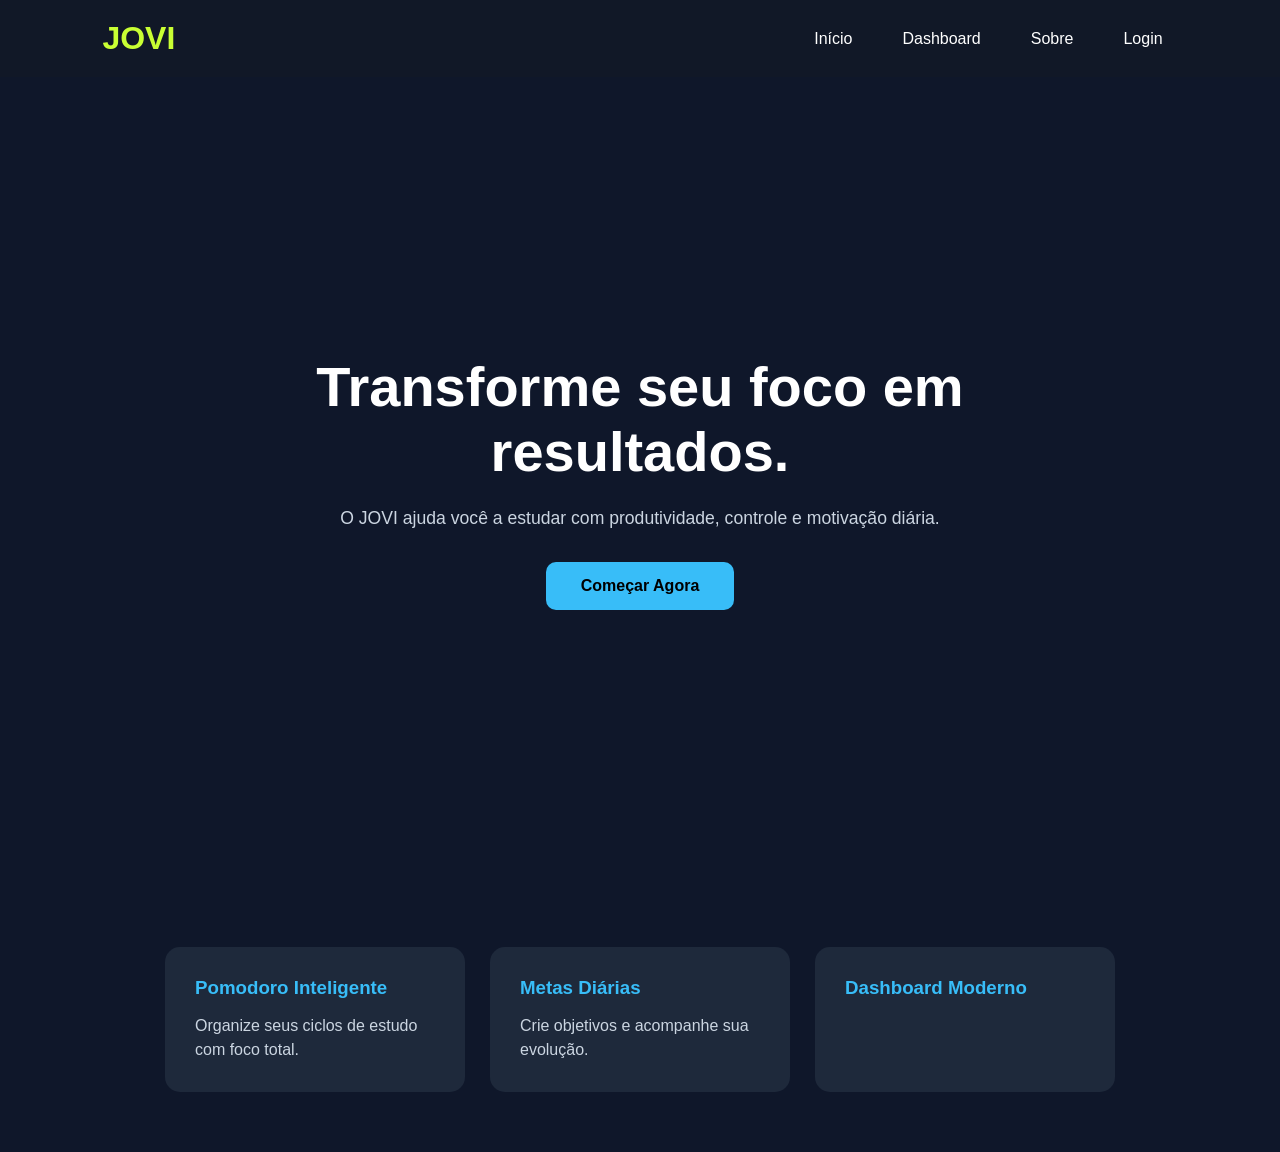
==== index.html @ edc04459 "feat: desenvolvimento completo da interface da JOVI Sprint 2" ====
<!DOCTYPE html>
<html lang="pt-BR">
<head>
    <meta charset="UTF-8">
    <meta name="viewport" content="width=device-width, initial-scale=1.0">
    <title>JOVI | Modo Estudo</title>
    <link rel="stylesheet" href="style.css">
    <script src="script.js"></script>
</head>
<body>

<header>
    <nav class="navbar">
        <h1 class="logo">JOVI</h1>

        <ul class="nav-links">
            <li><a href="index.html">Início</a></li>
            <li><a href="pages/dashboard.html">Dashboard</a></li>
            <li><a href="pages/sobre.html">Sobre</a></li>
            <li><a href="pages/login.html">Login</a></li>
        </ul>
    </nav>
</header>

<main>

<section class="hero">
    <div class="hero-content">
        <h2>Transforme seu foco em resultados.</h2>

        <p>
            O JOVI ajuda você a estudar com produtividade,
            controle e motivação diária.
        </p>

        <a href="pages/dashboard.html" class="btn-primary">
            Começar Agora
        </a>
    </div>
</section>

<section class="features">

    <article class="card">
        <h3>Pomodoro Inteligente</h3>
        <p>
            Organize seus ciclos de estudo com foco total.
        </p>
    </article>

    <article class="card">
        <h3>Metas Diárias</h3>
        <p>
            Crie objetivos e acompanhe sua evolução.
        </p>
    </article>

    <article class="card">
        <h3>Dashboard Moderno</h3>
</html>
---- style.css ----
* {
    margin: 0;
    padding: 0;
    box-sizing: border-box;
}

body {
    font-family: Arial, Helvetica, sans-serif;
    background-color: #0f172a;
    color: white;
}

/* NAVBAR */

header {
    position: sticky;
    top: 0;
}

.navbar {
    display: flex;
    justify-content: space-between;
    align-items: center;

    padding: 20px 8%;

    background-color: #111827;
}

.logo {
    font-size: 2rem;
    font-weight: bold;
}

/* LINKS */

.nav-links {
    display: flex;
    gap: 20px;

    list-style: none;
}

.nav-links a {
    text-decoration: none;
    color: white;

    padding: 10px 15px;

    border-radius: 8px;

    transition: 0.3s;
}

.nav-links a:hover {
    background-color: #38bdf8;
    color: black;
}

/* HERO */

.hero {
    min-height: 90vh;

    display: flex;
    justify-content: center;
    align-items: center;

    text-align: center;

    padding: 40px;
}

.hero-content {
    max-width: 700px;
}

.hero h2 {
    font-size: 3.5rem;
    margin-bottom: 20px;
}

.hero p {
    font-size: 1.1rem;
    line-height: 1.6;

    margin-bottom: 30px;

    color: #cbd5e1;
}

/* BOTÃO */

.btn-primary {
    display: inline-block;

    padding: 15px 35px;

    background-color: #38bdf8;
    color: black;

    text-decoration: none;

    border-radius: 10px;

    font-weight: bold;

    transition: 0.3s;
}

.btn-primary:hover {
    opacity: 0.8;
}

/* CARDS */

.features {
    display: flex;
    justify-content: center;
    gap: 25px;

    flex-wrap: wrap;

    padding: 60px 8%;
}

.card {
    background-color: #1e293b;

    width: 300px;

    padding: 30px;

    border-radius: 15px;

    transition: 0.3s;
}

.card:hover {
    transform: translateY(-5px);
}

.card h3 {
    margin-bottom: 15px;
    color: #38bdf8;
}

.card p {
    line-height: 1.5;
    color: #cbd5e1;
}

/* STATS */

.stats {
    display: flex;
    justify-content: center;
    gap: 20px;

    flex-wrap: wrap;

    padding: 50px 8%;
}

.stat-box {
    background-color: #1e293b;

    width: 220px;

    padding: 30px;

    border-radius: 15px;

    text-align: center;
}

.stat-box h3 {
    color: #38bdf8;
    font-size: 2rem;

    margin-bottom: 10px;
}

/* DASHBOARD */

.dashboard {
    padding: 50px 8%;
}

.dashboard-cards {
    display: flex;
    gap: 25px;

    flex-wrap: wrap;
}

.dashboard-card {
    flex: 1;

    min-width: 250px;

    background-color: #1e293b;

    padding: 25px;

    border-radius: 15px;
}

.dashboard-card h3 {
    margin-bottom: 15px;

    color: #38bdf8;
}

.timer {
    font-size: 3rem;
    text-align: center;
}

/* LOGIN */

.login-container {
    min-height: 100vh;

    display: flex;
    justify-content: center;
    align-items: center;

    padding: 20px;
}

.login-box {
    width: 400px;

    background-color: #1e293b;

    padding: 40px;

    border-radius: 15px;
}

.login-box h2 {
    text-align: center;
    margin-bottom: 25px;
}

.login-box form {
    display: flex;
    flex-direction: column;

    gap: 15px;
}

.login-box input {
    padding: 15px;

    border: none;

    border-radius: 10px;

    background-color: #0f172a;

    color: white;
}

.login-box button {
    padding: 15px;

    border: none;

    border-radius: 10px;

    background-color: #38bdf8;

    font-weight: bold;

    cursor: pointer;

    transition: 0.3s;
}

.login-box button:hover {
    opacity: 0.8;
}

/* FOOTER */

footer {
    text-align: center;

    padding: 25px;

    margin-top: 40px;

    background-color: #111827;

    color: #94a3b8;
}

/* RESPONSIVIDADE */

@media (max-width: 768px) {

    .navbar {
        flex-direction: column;
        gap: 20px;
    }

    .nav-links {
        flex-direction: column;
        text-align: center;
    }

    .hero h2 {
        font-size: 2.5rem;
    }

    .features,
    .stats,
    .dashboard-cards {
        flex-direction: column;
        align-items: center;
    }

    .card,
    .stat-box,
    .dashboard-card {
        width: 100%;
        max-width: 350px;
    }

    .login-box {
        width: 100%;
    }

}

@media (max-width: 480px) {

    .hero h2 {
        font-size: 2rem;
    }

    .btn-primary {
        width: 100%;
    }

}
.active {
    background-color: #38bdf8;
    color: black !important;
}
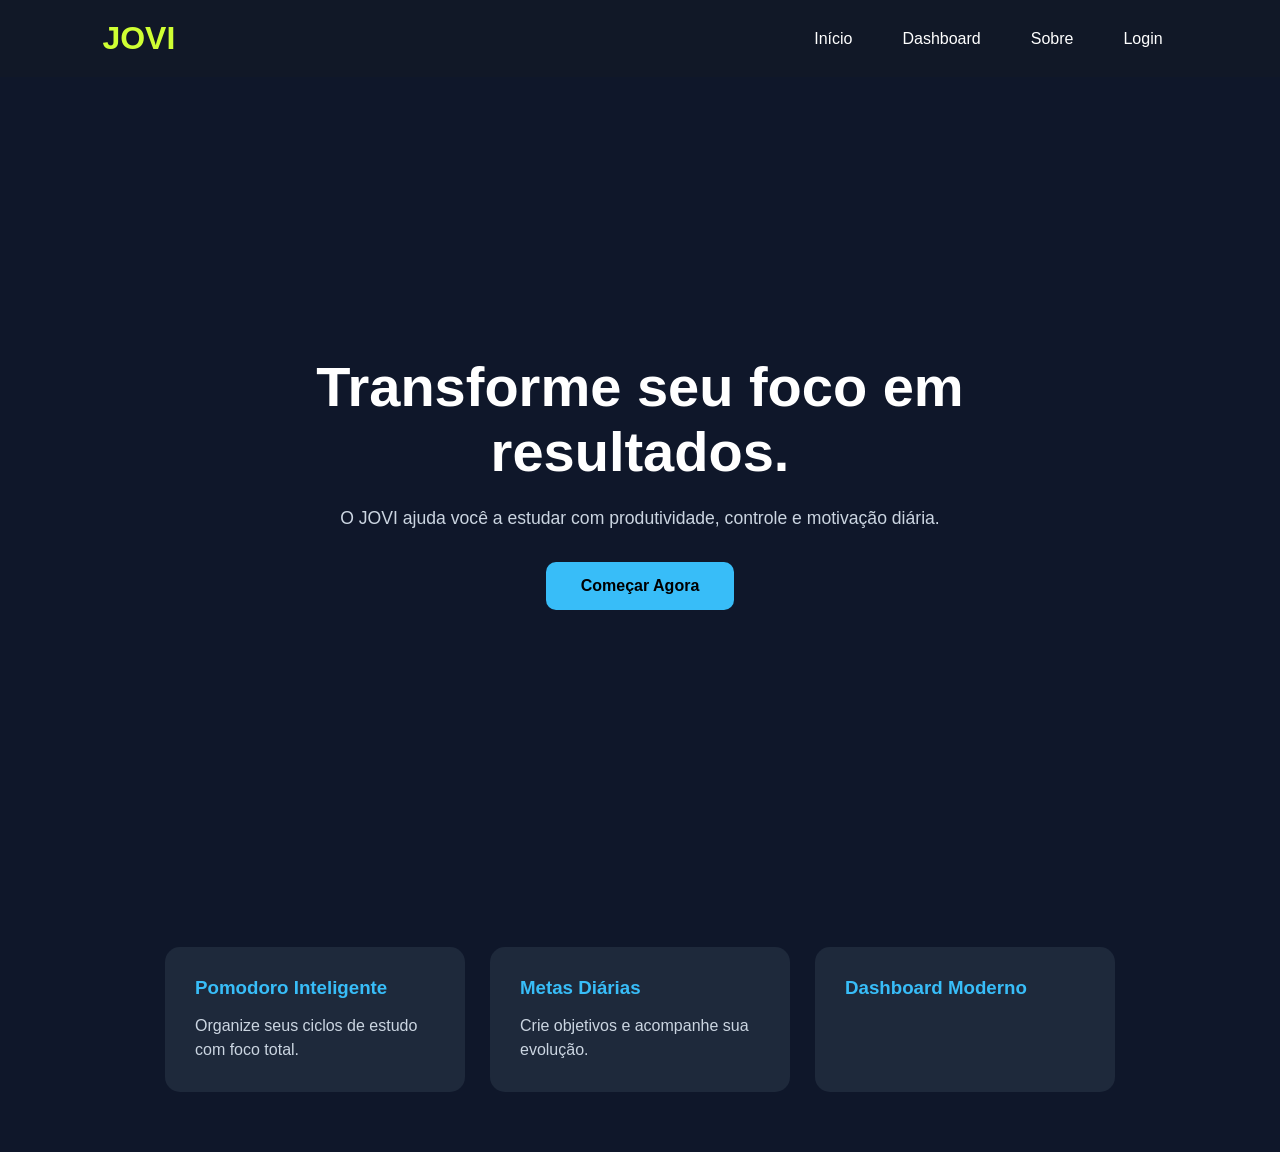
==== commit 528e1e7b: "fix: correct case sensitivity in page links" ====
--- a/index.html
+++ b/index.html
@@ -15,9 +15,9 @@
 
         <ul class="nav-links">
             <li><a href="index.html">Início</a></li>
-            <li><a href="pages/dashboard.html">Dashboard</a></li>
-            <li><a href="pages/sobre.html">Sobre</a></li>
-            <li><a href="pages/login.html">Login</a></li>
+            <li><a href="Pages/dashboard.html">Dashboard</a></li>
+            <li><a href="Pages/sobre.html">Sobre</a></li>
+            <li><a href="Pages/login.html">Login</a></li>
         </ul>
     </nav>
 </header>
@@ -33,7 +33,7 @@
             controle e motivação diária.
         </p>
 
-        <a href="pages/dashboard.html" class="btn-primary">
+        <a href="Pages/dashboard.html" class="btn-primary">
             Começar Agora
         </a>
     </div>
--- a/style.css
+++ b/style.css
@@ -53,7 +53,7 @@
 }
 
 .nav-links a:hover {
-    background-color: #38bdf8;
+    background-color: #2ebbf8;
     color: black;
 }
 
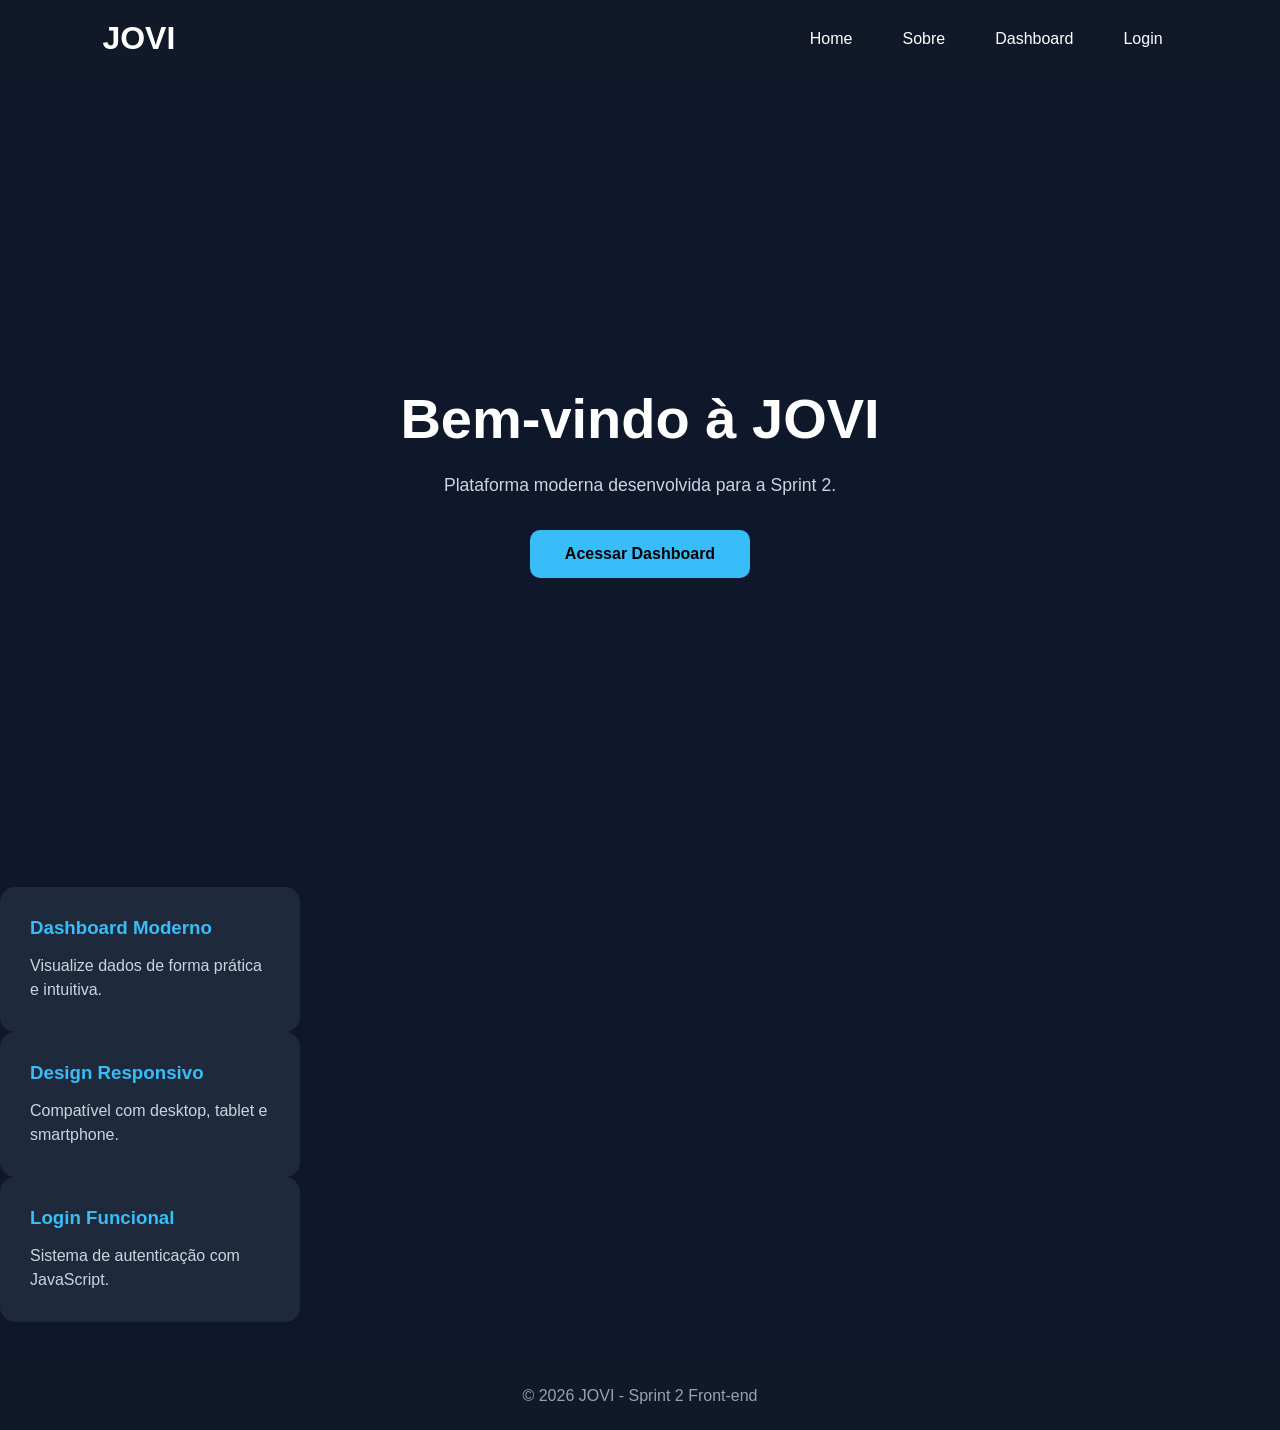
==== commit 5c898e51: "feat: restructure homepage layout and update content for Sprint 2" ====
--- a/index.html
+++ b/index.html
@@ -3,58 +3,68 @@
 <head>
     <meta charset="UTF-8">
     <meta name="viewport" content="width=device-width, initial-scale=1.0">
-    <title>JOVI | Modo Estudo</title>
+    <title>JOVI | Home</title>
+
     <link rel="stylesheet" href="style.css">
-    <script src="script.js"></script>
 </head>
 <body>
 
-<header>
-    <nav class="navbar">
-        <h1 class="logo">JOVI</h1>
+    <header>
+        <nav class="navbar">
+            <h1 class="logo">JOVI</h1>
 
-        <ul class="nav-links">
-            <li><a href="index.html">Início</a></li>
-            <li><a href="Pages/dashboard.html">Dashboard</a></li>
-            <li><a href="Pages/sobre.html">Sobre</a></li>
-            <li><a href="Pages/login.html">Login</a></li>
-        </ul>
-    </nav>
-</header>
+            <ul class="nav-links">
+                <li><a href="index.html">Home</a></li>
+                <li><a href="Pages/sobre.html">Sobre</a></li>
+                <li><a href="Pages/dashboard.html">Dashboard</a></li>
+                <li><a href="Pages/login.html">Login</a></li>
+            </ul>
+        </nav>
+    </header>
 
-<main>
+    <main>
 
-<section class="hero">
-    <div class="hero-content">
-        <h2>Transforme seu foco em resultados.</h2>
+        <section class="hero">
+            <div class="hero-content">
+                <h2>Bem-vindo à JOVI</h2>
+                <p>
+                    Plataforma moderna desenvolvida para a Sprint 2.
+                </p>
 
-        <p>
-            O JOVI ajuda você a estudar com produtividade,
-            controle e motivação diária.
-        </p>
+                <a href="Pages/dashboard.html" class="btn-primary">
+                    Acessar Dashboard
+                </a>
+            </div>
+        </section>
 
-        <a href="Pages/dashboard.html" class="btn-primary">
-            Começar Agora
-        </a>
-    </div>
-</section>
+        <section class="cards-section">
 
-<section class="features">
+            <article class="card">
+                <h3>Dashboard Moderno</h3>
+                <p>
+                    Visualize dados de forma prática e intuitiva.
+                </p>
+            </article>
 
-    <article class="card">
-        <h3>Pomodoro Inteligente</h3>
-        <p>
-            Organize seus ciclos de estudo com foco total.
-        </p>
-    </article>
+            <article class="card">
+                <h3>Design Responsivo</h3>
+                <p>
+                    Compatível com desktop, tablet e smartphone.
+                </p>
+            </article>
 
-    <article class="card">
-        <h3>Metas Diárias</h3>
-        <p>
-            Crie objetivos e acompanhe sua evolução.
-        </p>
-    </article>
+            <article class="card">
+                <h3>Login Funcional</h3>
+                <p>
+                    Sistema de autenticação com JavaScript.
+                </p>
+            </article>
 
-    <article class="card">
-        <h3>Dashboard Moderno</h3>
+        </section>
+
+    </main>
+
+    <footer>
+        <p>© 2026 JOVI - Sprint 2 Front-end</p>
+    </footer>
 </html>
